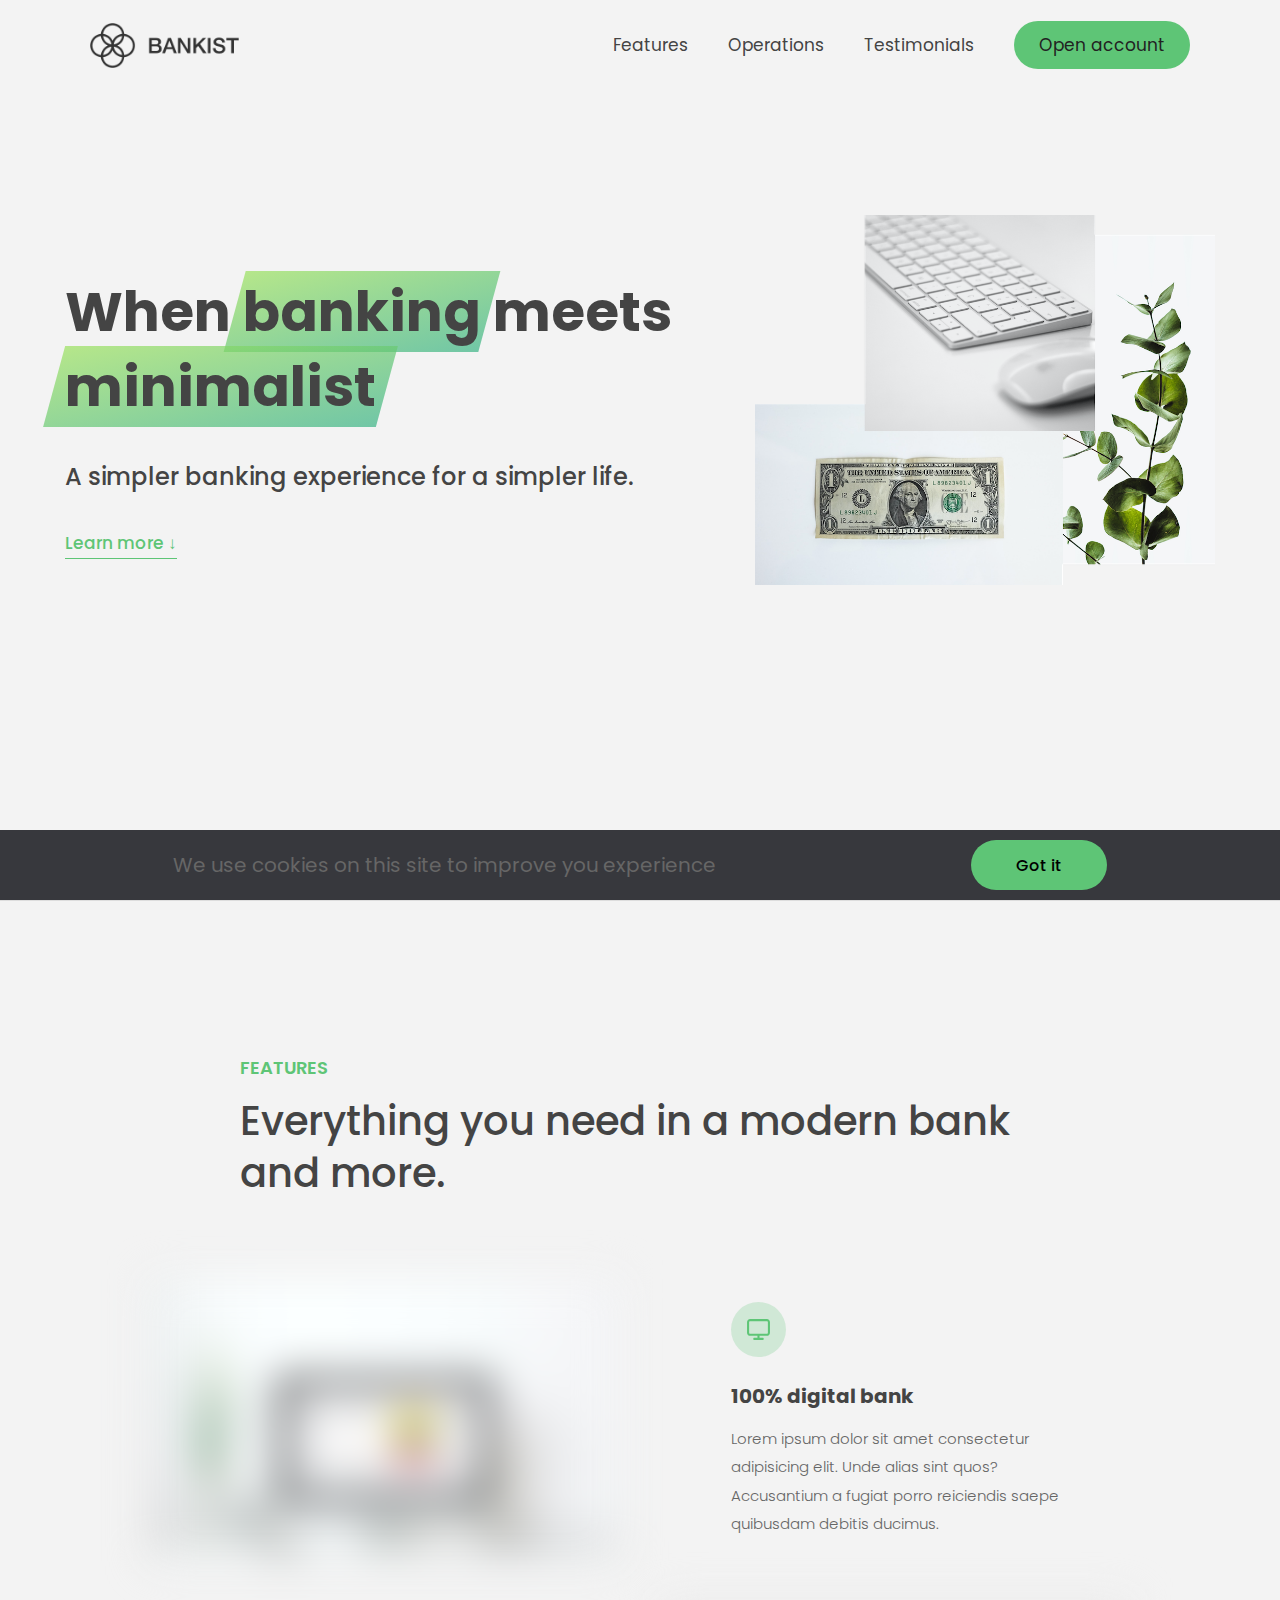
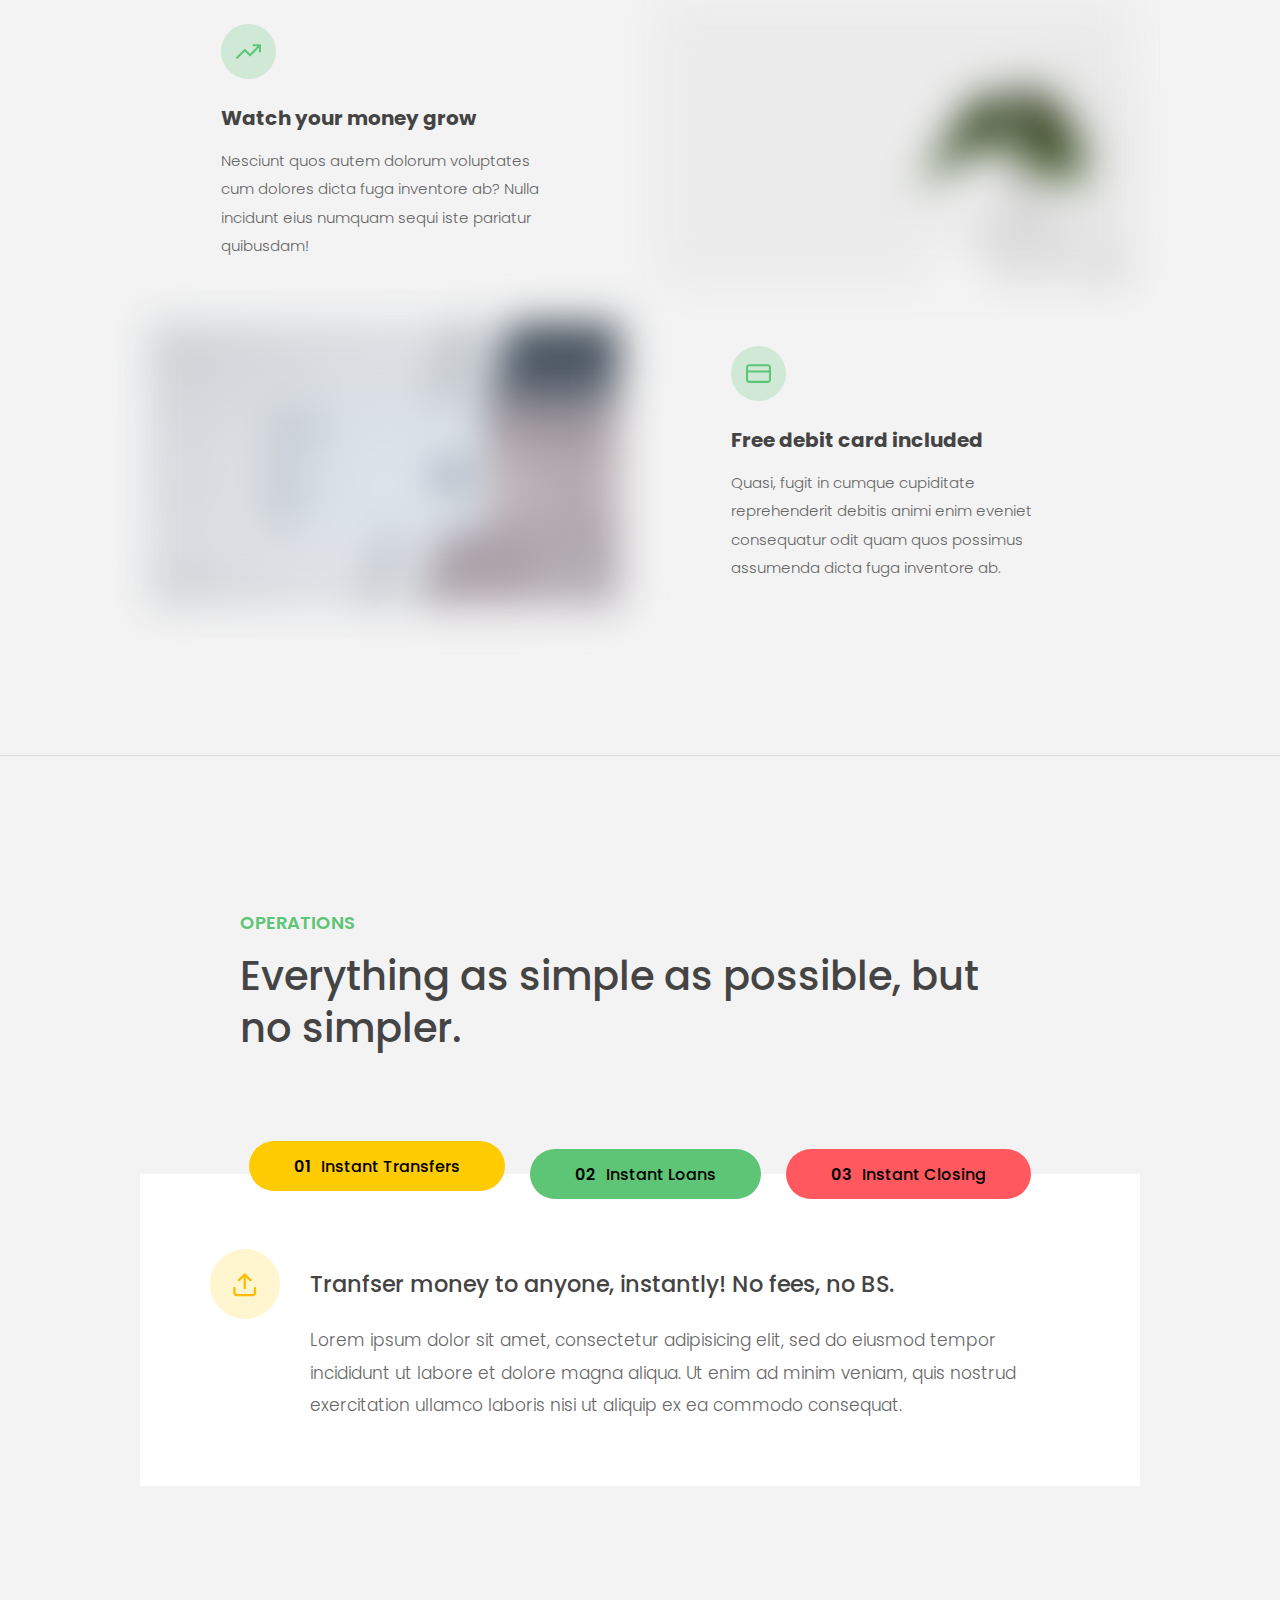
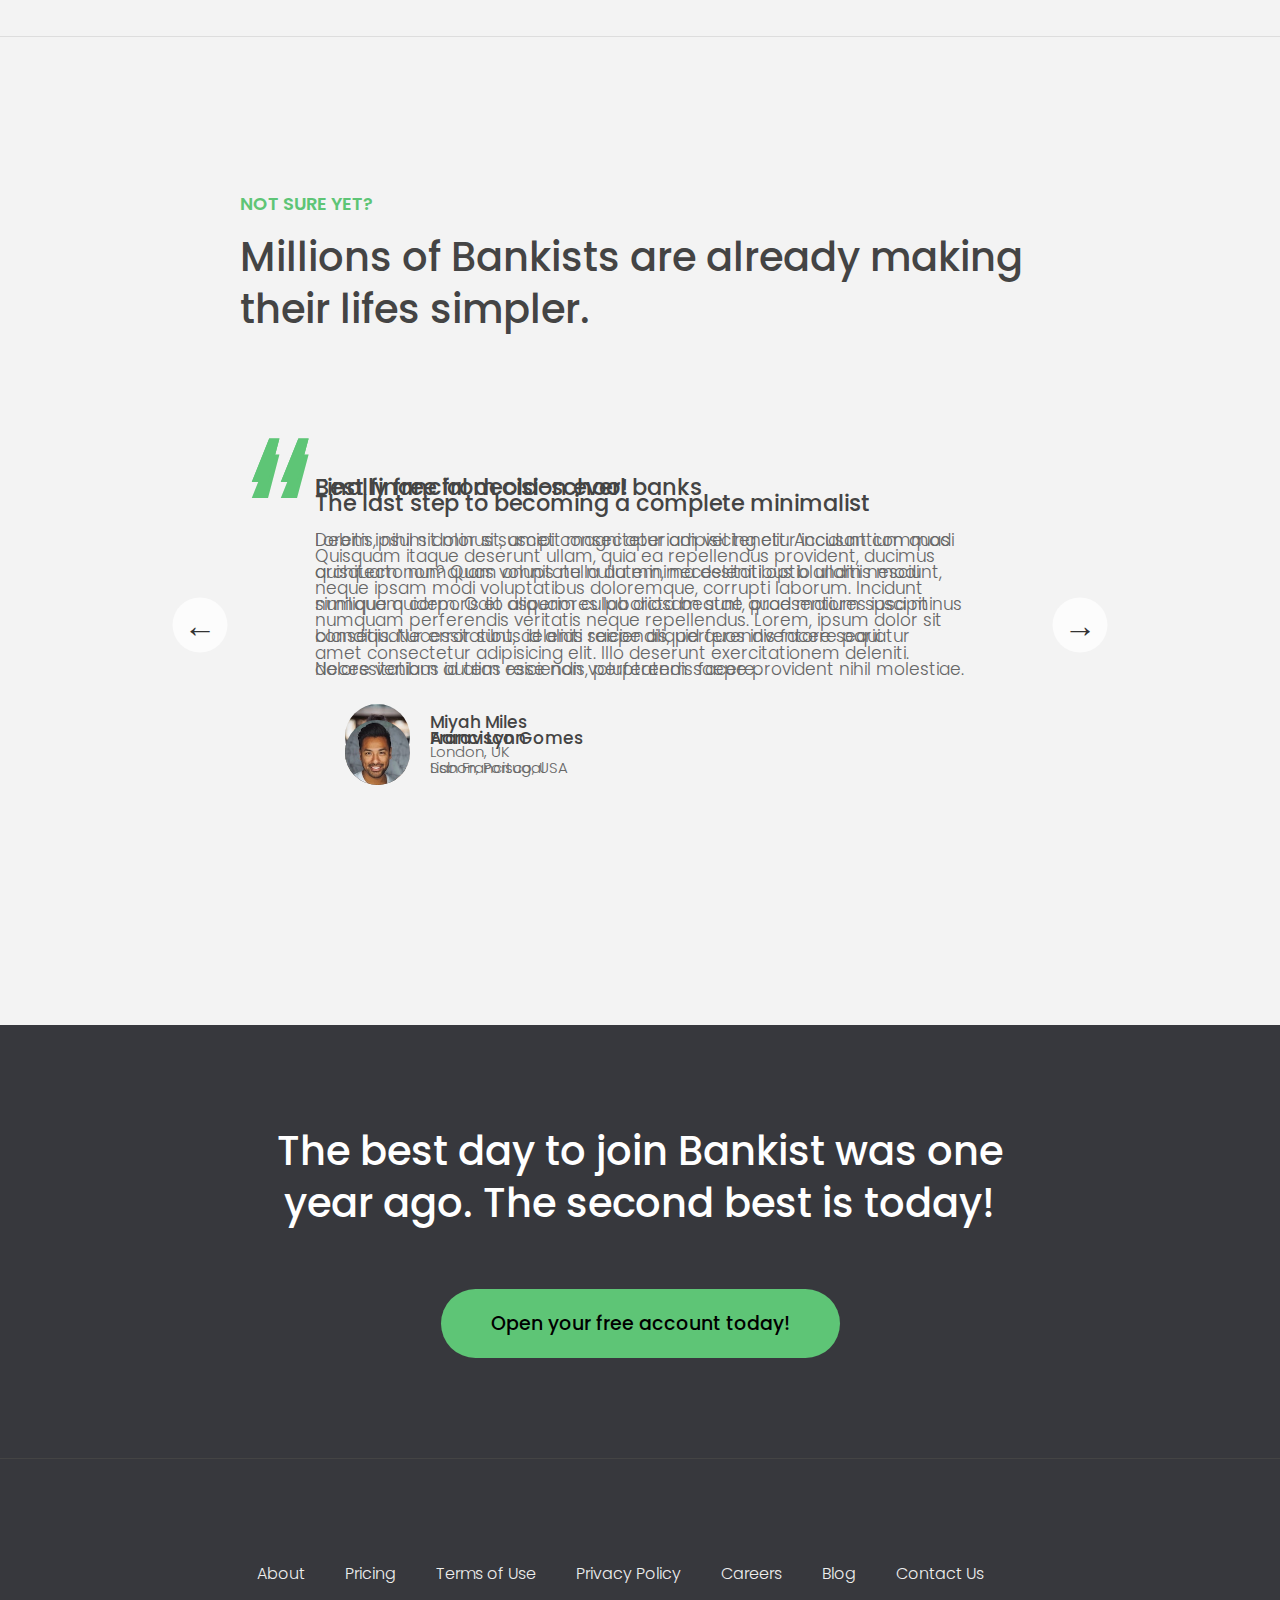
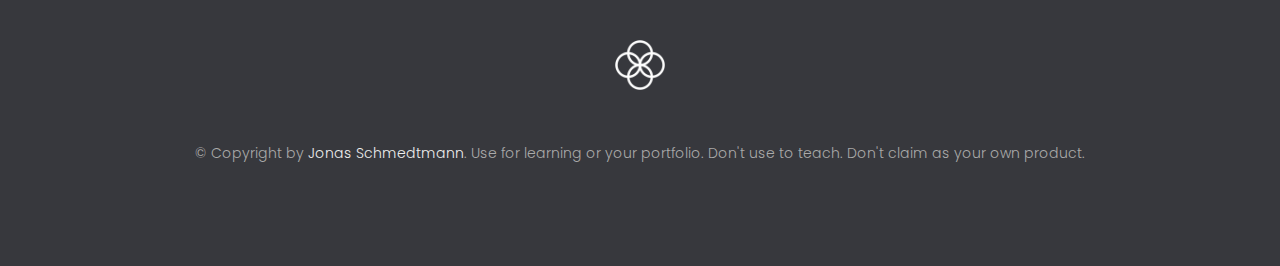
==== Projects/bankist-2/index.html @ 0d60757b "update" ====
<!DOCTYPE html>
<html lang="en">
  <head>
    <meta charset="UTF-8" />
    <meta name="viewport" content="width=device-width, initial-scale=1.0" />
    <meta http-equiv="X-UA-Compatible" content="ie=edge" />

    <link rel="shortcut icon" type="image/png" href="img/icon.png" />

    <link
      href="https://fonts.googleapis.com/css?family=Poppins:300,400,500,600&display=swap"
      rel="stylesheet"
    />
    <link rel="stylesheet" href="style.css" />
    <title>Bankist | When Banking meets Minimalist</title>
  </head>
  <body>
    <header class="header">
      <nav class="nav">
        <img
          src="./img/logo.png"
          alt="Bankist logo"
          class="nav__logo"
          id="logo"
          coder="kunal singh"
        />
        <ul class="nav__links">
          <li class="nav__item">
            <a class="nav__link" href="#section--1">Features</a>
          </li>
          <li class="nav__item">
            <a class="nav__link" href="#section--2">Operations</a>
          </li>
          <li class="nav__item">
            <a class="nav__link" href="#section--3">Testimonials</a>
          </li>
          <li class="nav__item">
            <a class="nav__link nav__link--btn btn--show-modal" href="#"
              >Open account</a
            >
          </li>
        </ul>
      </nav>

      <div class="header__title">
        <h1>
          When
          <!-- Green highlight effect -->
          <span class="highlight">banking</span>
          meets<br />
          <span class="highlight">minimalist</span>
        </h1>
        <h4>A simpler banking experience for a simpler life.</h4>
        <button class="btn--text btn--scroll-to">Learn more &DownArrow;</button>
        <img
          src="./img/hero.png"
          class="header__img"
          alt="Minimalist bank items"
        />
      </div>
    </header>

    <section class="section" id="section--1">
      <div class="section__title">
        <h2 class="section__description">Features</h2>
        <h3 class="section__header">
          Everything you need in a modern bank and more.
        </h3>
      </div>

      <div class="features">
        <img
          src="img/digital-lazy.jpg"
          data-src="img/digital.jpg"
          alt="Computer"
          class="features__img lazy-img"
        />
        <div class="features__feature">
          <div class="features__icon">
            <svg>
              <use xlink:href="img/icons.svg#icon-monitor"></use>
            </svg>
          </div>
          <h5 class="features__header">100% digital bank</h5>
          <p>
            Lorem ipsum dolor sit amet consectetur adipisicing elit. Unde alias
            sint quos? Accusantium a fugiat porro reiciendis saepe quibusdam
            debitis ducimus.
          </p>
        </div>

        <div class="features__feature">
          <div class="features__icon">
            <svg>
              <use xlink:href="img/icons.svg#icon-trending-up"></use>
            </svg>
          </div>
          <h5 class="features__header">Watch your money grow</h5>
          <p>
            Nesciunt quos autem dolorum voluptates cum dolores dicta fuga
            inventore ab? Nulla incidunt eius numquam sequi iste pariatur
            quibusdam!
          </p>
        </div>
        <img
          src="img/grow-lazy.jpg"
          data-src="img/grow.jpg"
          alt="Plant"
          class="features__img lazy-img"
        />

        <img
          src="img/card-lazy.jpg"
          data-src="img/card.jpg"
          alt="Credit card"
          class="features__img lazy-img"
        />
        <div class="features__feature">
          <div class="features__icon">
            <svg>
              <use xlink:href="img/icons.svg#icon-credit-card"></use>
            </svg>
          </div>
          <h5 class="features__header">Free debit card included</h5>
          <p>
            Quasi, fugit in cumque cupiditate reprehenderit debitis animi enim
            eveniet consequatur odit quam quos possimus assumenda dicta fuga
            inventore ab.
          </p>
        </div>
      </div>
    </section>

    <section class="section" id="section--2">
      <div class="section__title">
        <h2 class="section__description">Operations</h2>
        <h3 class="section__header">
          Everything as simple as possible, but no simpler.
        </h3>
      </div>

      <div class="operations">
        <div class="operations__tab-container">
          <button
            class="btn operations__tab operations__tab--1 operations__tab--active"
            data-tab="1"
          >
            <span>01</span>Instant Transfers
          </button>
          <button class="btn operations__tab operations__tab--2" data-tab="2">
            <span>02</span>Instant Loans
          </button>
          <button class="btn operations__tab operations__tab--3" data-tab="3">
            <span>03</span>Instant Closing
          </button>
        </div>
        <div
          class="operations__content operations__content--1 operations__content--active"
        >
          <div class="operations__icon operations__icon--1">
            <svg>
              <use xlink:href="img/icons.svg#icon-upload"></use>
            </svg>
          </div>
          <h5 class="operations__header">
            Tranfser money to anyone, instantly! No fees, no BS.
          </h5>
          <p>
            Lorem ipsum dolor sit amet, consectetur adipisicing elit, sed do
            eiusmod tempor incididunt ut labore et dolore magna aliqua. Ut enim
            ad minim veniam, quis nostrud exercitation ullamco laboris nisi ut
            aliquip ex ea commodo consequat.
          </p>
        </div>

        <div class="operations__content operations__content--2">
          <div class="operations__icon operations__icon--2">
            <svg>
              <use xlink:href="img/icons.svg#icon-home"></use>
            </svg>
          </div>
          <h5 class="operations__header">
            Buy a home or make your dreams come true, with instant loans.
          </h5>
          <p>
            Duis aute irure dolor in reprehenderit in voluptate velit esse
            cillum dolore eu fugiat nulla pariatur. Excepteur sint occaecat
            cupidatat non proident, sunt in culpa qui officia deserunt mollit
            anim id est laborum.
          </p>
        </div>
        <div class="operations__content operations__content--3">
          <div class="operations__icon operations__icon--3">
            <svg>
              <use xlink:href="img/icons.svg#icon-user-x"></use>
            </svg>
          </div>
          <h5 class="operations__header">
            No longer need your account? No problem! Close it instantly.
          </h5>
          <p>
            Excepteur sint occaecat cupidatat non proident, sunt in culpa qui
            officia deserunt mollit anim id est laborum. Ut enim ad minim
            veniam, quis nostrud exercitation ullamco laboris nisi ut aliquip ex
            ea commodo consequat.
          </p>
        </div>
      </div>
    </section>

    <section class="section" id="section--3">
      <div class="section__title section__title--testimonials">
        <h2 class="section__description">Not sure yet?</h2>
        <h3 class="section__header">
          Millions of Bankists are already making their lifes simpler.
        </h3>
      </div>

      <div class="slider">
        <div class="slide slide--1">
          <div class="testimonial">
            <h5 class="testimonial__header">Best financial decision ever!</h5>
            <blockquote class="testimonial__text">
              Lorem ipsum dolor sit, amet consectetur adipisicing elit.
              Accusantium quas quisquam non? Quas voluptate nulla minima
              deleniti optio ullam nesciunt, numquam corporis et asperiores
              laboriosam sunt, praesentium suscipit blanditiis. Necessitatibus
              id alias reiciendis, perferendis facere pariatur dolore veniam
              autem esse non voluptatem saepe provident nihil molestiae.
            </blockquote>
            <address class="testimonial__author">
              <img src="img/user-1.jpg" alt="" class="testimonial__photo" />
              <h6 class="testimonial__name">Aarav Lynn</h6>
              <p class="testimonial__location">San Francisco, USA</p>
            </address>
          </div>
        </div>

        <div class="slide slide--2">
          <div class="testimonial">
            <h5 class="testimonial__header">
              The last step to becoming a complete minimalist
            </h5>
            <blockquote class="testimonial__text">
              Quisquam itaque deserunt ullam, quia ea repellendus provident,
              ducimus neque ipsam modi voluptatibus doloremque, corrupti
              laborum. Incidunt numquam perferendis veritatis neque repellendus.
              Lorem, ipsum dolor sit amet consectetur adipisicing elit. Illo
              deserunt exercitationem deleniti.
            </blockquote>
            <address class="testimonial__author">
              <img src="img/user-2.jpg" alt="" class="testimonial__photo" />
              <h6 class="testimonial__name">Miyah Miles</h6>
              <p class="testimonial__location">London, UK</p>
            </address>
          </div>
        </div>

        <div class="slide slide--3">
          <div class="testimonial">
            <h5 class="testimonial__header">
              Finally free from old-school banks
            </h5>
            <blockquote class="testimonial__text">
              Debitis, nihil sit minus suscipit magni aperiam vel tenetur
              incidunt commodi architecto numquam omnis nulla autem,
              necessitatibus blanditiis modi similique quidem. Odio aliquam
              culpa dicta beatae quod maiores ipsa minus consequatur error sunt,
              deleniti saepe aliquid quos inventore sequi. Necessitatibus id
              alias reiciendis, perferendis facere.
            </blockquote>
            <address class="testimonial__author">
              <img src="img/user-3.jpg" alt="" class="testimonial__photo" />
              <h6 class="testimonial__name">Francisco Gomes</h6>
              <p class="testimonial__location">Lisbon, Portugal</p>
            </address>
          </div>
        </div>

        <!-- <div class="slide"><img src="img/img-1.jpg" alt="Photo 1" /></div>
        <div class="slide"><img src="img/img-2.jpg" alt="Photo 2" /></div>
        <div class="slide"><img src="img/img-3.jpg" alt="Photo 3" /></div>
        <div class="slide"><img src="img/img-4.jpg" alt="Photo 4" /></div> -->
        <button class="slider__btn slider__btn--left">&larr;</button>
        <button class="slider__btn slider__btn--right">&rarr;</button>
        <div class="dots"></div>
      </div>
    </section>

    <section class="section section--sign-up">
      <div class="section__title">
        <h3 class="section__header">
          The best day to join Bankist was one year ago. The second best is
          today!
        </h3>
      </div>
      <button class="btn btn--show-modal">Open your free account today!</button>
    </section>

    <footer class="footer">
      <ul class="footer__nav">
        <li class="footer__item">
          <a class="footer__link" href="#">About</a>
        </li>
        <li class="footer__item">
          <a class="footer__link" href="#">Pricing</a>
        </li>
        <li class="footer__item">
          <a class="footer__link" href="#">Terms of Use</a>
        </li>
        <li class="footer__item">
          <a class="footer__link" href="#">Privacy Policy</a>
        </li>
        <li class="footer__item">
          <a class="footer__link" href="#">Careers</a>
        </li>
        <li class="footer__item">
          <a class="footer__link" href="#">Blog</a>
        </li>
        <li class="footer__item">
          <a class="footer__link" href="#">Contact Us</a>
        </li>
      </ul>
      <img src="img/icon.png" alt="Logo" class="footer__logo" />
      <p class="footer__copyright">
        &copy; Copyright by
        <a
          class="footer__link twitter-link"
          target="_blank"
          href="https://twitter.com/jonasschmedtman"
          >Jonas Schmedtmann</a
        >. Use for learning or your portfolio. Don't use to teach. Don't claim
        as your own product.
      </p>
    </footer>

    <div class="modal hidden">
      <button class="btn--close-modal">&times;</button>
      <h2 class="modal__header">
        Open your bank account <br />
        in just <span class="highlight">5 minutes</span>
      </h2>
      <form class="modal__form">
        <label>First Name</label>
        <input type="text" />
        <label>Last Name</label>
        <input type="text" />
        <label>Email Address</label>
        <input type="email" />
        <button class="btn">Next step &rarr;</button>
      </form>
    </div>
    <div class="overlay hidden"></div>

    <script src="script.js"></script>
  </body>
</html>
---- Projects/bankist-2/style.css ----
/* The page is NOT responsive. You can implement responsiveness yourself if you wanna have some fun 😃 */

:root {
  --color-primary: #5ec576;
  --color-secondary: #ffcb03;
  --color-tertiary: #ff585f;
  --color-primary-darker: #4bbb7d;
  --color-secondary-darker: #ffbb00;
  --color-tertiary-darker: #fd424b;
  --color-primary-opacity: #5ec5763a;
  --color-secondary-opacity: #ffcd0331;
  --color-tertiary-opacity: #ff58602d;
  --gradient-primary: linear-gradient(to top left, #39b385, #9be15d);
  --gradient-secondary: linear-gradient(to top left, #ffb003, #ffcb03);
}

* {
  margin: 0;
  padding: 0;
  box-sizing: inherit;
}

html {
  font-size: 62.5%;
  box-sizing: border-box;
}

body {
  font-family: 'Poppins', sans-serif;
  font-weight: 300;
  color: #444;
  line-height: 1.9;
  background-color: #f3f3f3;
}

/* GENERAL ELEMENTS */
.section {
  padding: 15rem 3rem;
  border-top: 1px solid #ddd;

  transition: transform 1s, opacity 1s;
}

.section--hidden {
  opacity: 0;
  transform: translateY(8rem);
}

.section__title {
  max-width: 80rem;
  margin: 0 auto 8rem auto;
}

.section__description {
  font-size: 1.8rem;
  font-weight: 600;
  text-transform: uppercase;
  color: var(--color-primary);
  margin-bottom: 1rem;
}

.section__header {
  font-size: 4rem;
  line-height: 1.3;
  font-weight: 500;
}

.btn {
  display: inline-block;
  background-color: var(--color-primary);
  font-size: 1.6rem;
  font-family: inherit;
  font-weight: 500;
  border: none;
  padding: 1.25rem 4.5rem;
  border-radius: 10rem;
  cursor: pointer;
  transition: all 0.3s;
}

.btn:hover {
  background-color: var(--color-primary-darker);
}

.btn--text {
  display: inline-block;
  background: none;
  font-size: 1.7rem;
  font-family: inherit;
  font-weight: 500;
  color: var(--color-primary);
  border: none;
  border-bottom: 1px solid currentColor;
  padding-bottom: 2px;
  cursor: pointer;
  transition: all 0.3s;
}

p {
  color: #666;
}

/* This is BAD for accessibility! Don't do in the real world! */
button:focus {
  outline: none;
}

img {
  transition: filter 0.5s;
}

.lazy-img {
  filter: blur(20px);
}

/* NAVIGATION */
.nav {
  display: flex;
  justify-content: space-between;
  align-items: center;
  height: 9rem;
  width: 100%;
  padding: 0 6rem;
  z-index: 100;
}

/* nav and stickly class at the same time */
.nav.sticky {
  position: fixed;
  background-color: rgba(255, 255, 255, 0.95);
}

.nav__logo {
  height: 4.5rem;
  transition: all 0.3s;
}

.nav__links {
  display: flex;
  align-items: center;
  list-style: none;
}

.nav__item {
  margin-left: 4rem;
}

.nav__link:link,
.nav__link:visited {
  font-size: 1.7rem;
  font-weight: 400;
  color: inherit;
  text-decoration: none;
  display: block;
  transition: all 0.3s;
}

.nav__link--btn:link,
.nav__link--btn:visited {
  padding: 0.8rem 2.5rem;
  border-radius: 3rem;
  background-color: var(--color-primary);
  color: #222;
}

.nav__link--btn:hover,
.nav__link--btn:active {
  color: inherit;
  background-color: var(--color-primary-darker);
  color: #333;
}

/* HEADER */
.header {
  padding: 0 3rem;
  height: 100vh;
  display: flex;
  flex-direction: column;
  align-items: center;
}

.header__title {
  flex: 1;

  max-width: 115rem;
  display: grid;
  grid-template-columns: 3fr 2fr;
  row-gap: 3rem;
  align-content: center;
  justify-content: center;

  align-items: start;
  justify-items: start;
}

h1 {
  font-size: 5.5rem;
  line-height: 1.35;
}

h4 {
  font-size: 2.4rem;
  font-weight: 500;
}

.header__img {
  width: 100%;
  grid-column: 2 / 3;
  grid-row: 1 / span 4;
  transform: translateY(-6rem);
}

.highlight {
  position: relative;
}

.highlight::after {
  display: block;
  content: '';
  position: absolute;
  bottom: 0;
  left: 0;
  height: 100%;
  width: 100%;
  z-index: -1;
  opacity: 0.7;
  transform: scale(1.07, 1.05) skewX(-15deg);
  background-image: var(--gradient-primary);
}

/* FEATURES */
.features {
  display: grid;
  grid-template-columns: 1fr 1fr;
  gap: 4rem;
  margin: 0 12rem;
}

.features__img {
  width: 100%;
}

.features__feature {
  align-self: center;
  justify-self: center;
  width: 70%;
  font-size: 1.5rem;
}

.features__icon {
  display: flex;
  align-items: center;
  justify-content: center;
  background-color: var(--color-primary-opacity);
  height: 5.5rem;
  width: 5.5rem;
  border-radius: 50%;
  margin-bottom: 2rem;
}

.features__icon svg {
  height: 2.5rem;
  width: 2.5rem;
  fill: var(--color-primary);
}

.features__header {
  font-size: 2rem;
  margin-bottom: 1rem;
}

/* OPERATIONS */
.operations {
  max-width: 100rem;
  margin: 12rem auto 0 auto;

  background-color: #fff;
}

.operations__tab-container {
  display: flex;
  justify-content: center;
}

.operations__tab {
  margin-right: 2.5rem;
  transform: translateY(-50%);
}

.operations__tab span {
  margin-right: 1rem;
  font-weight: 600;
  display: inline-block;
}

.operations__tab--1 {
  background-color: var(--color-secondary);
}

.operations__tab--1:hover {
  background-color: var(--color-secondary-darker);
}

.operations__tab--3 {
  background-color: var(--color-tertiary);
  margin: 0;
}

.operations__tab--3:hover {
  background-color: var(--color-tertiary-darker);
}

.operations__tab--active {
  transform: translateY(-66%);
}

.operations__content {
  display: none;

  /* JUST PRESENTATIONAL */
  font-size: 1.7rem;
  padding: 2.5rem 7rem 6.5rem 7rem;
}

.operations__content--active {
  display: grid;
  grid-template-columns: 7rem 1fr;
  column-gap: 3rem;
  row-gap: 0.5rem;
}

.operations__header {
  font-size: 2.25rem;
  font-weight: 500;
  align-self: center;
}

.operations__icon {
  display: flex;
  align-items: center;
  justify-content: center;
  height: 7rem;
  width: 7rem;
  border-radius: 50%;
}

.operations__icon svg {
  height: 2.75rem;
  width: 2.75rem;
}

.operations__content p {
  grid-column: 2;
}

.operations__icon--1 {
  background-color: var(--color-secondary-opacity);
}
.operations__icon--2 {
  background-color: var(--color-primary-opacity);
}
.operations__icon--3 {
  background-color: var(--color-tertiary-opacity);
}
.operations__icon--1 svg {
  fill: var(--color-secondary-darker);
}
.operations__icon--2 svg {
  fill: var(--color-primary);
}
.operations__icon--3 svg {
  fill: var(--color-tertiary);
}

/* SLIDER */
.slider {
  max-width: 100rem;
  height: 50rem;
  margin: 0 auto;
  position: relative;

  /* IN THE END */
  overflow: hidden;
}

.slide {
  position: absolute;
  top: 0;
  width: 100%;
  height: 50rem;

  display: flex;
  align-items: center;
  justify-content: center;

  /* THIS creates the animation! */
  transition: transform 1s;
}

.slide > img {
  /* Only for images that have different size than slide */
  width: 100%;
  height: 100%;
  object-fit: cover;
}

.slider__btn {
  position: absolute;
  top: 50%;
  z-index: 10;

  border: none;
  background: rgba(255, 255, 255, 0.7);
  font-family: inherit;
  color: #333;
  border-radius: 50%;
  height: 5.5rem;
  width: 5.5rem;
  font-size: 3.25rem;
  cursor: pointer;
}

.slider__btn--left {
  left: 6%;
  transform: translate(-50%, -50%);
}

.slider__btn--right {
  right: 6%;
  transform: translate(50%, -50%);
}

.dots {
  position: absolute;
  bottom: 5%;
  left: 50%;
  transform: translateX(-50%);
  display: flex;
}

.dots__dot {
  border: none;
  background-color: #b9b9b9;
  opacity: 0.7;
  height: 1rem;
  width: 1rem;
  border-radius: 50%;
  margin-right: 1.75rem;
  cursor: pointer;
  transition: all 0.5s;

  /* Only necessary when overlying images */
  /* box-shadow: 0 0.6rem 1.5rem rgba(0, 0, 0, 0.7); */
}

.dots__dot:last-child {
  margin: 0;
}

.dots__dot--active {
  /* background-color: #fff; */
  background-color: #888;
  opacity: 1;
}

/* TESTIMONIALS */
.testimonial {
  width: 65%;
  position: relative;
}

.testimonial::before {
  content: '\201C';
  position: absolute;
  top: -5.7rem;
  left: -6.8rem;
  line-height: 1;
  font-size: 20rem;
  font-family: inherit;
  color: var(--color-primary);
  z-index: -1;
}

.testimonial__header {
  font-size: 2.25rem;
  font-weight: 500;
  margin-bottom: 1.5rem;
}

.testimonial__text {
  font-size: 1.7rem;
  margin-bottom: 3.5rem;
  color: #666;
}

.testimonial__author {
  margin-left: 3rem;
  font-style: normal;

  display: grid;
  grid-template-columns: 6.5rem 1fr;
  column-gap: 2rem;
}

.testimonial__photo {
  grid-row: 1 / span 2;
  width: 6.5rem;
  border-radius: 50%;
}

.testimonial__name {
  font-size: 1.7rem;
  font-weight: 500;
  align-self: end;
  margin: 0;
}

.testimonial__location {
  font-size: 1.5rem;
}

.section__title--testimonials {
  margin-bottom: 4rem;
}

/* SIGNUP */
.section--sign-up {
  background-color: #37383d;
  border-top: none;
  border-bottom: 1px solid #444;
  text-align: center;
  padding: 10rem 3rem;
}

.section--sign-up .section__header {
  color: #fff;
  text-align: center;
}

.section--sign-up .section__title {
  margin-bottom: 6rem;
}

.section--sign-up .btn {
  font-size: 1.9rem;
  padding: 2rem 5rem;
}

/* FOOTER */
.footer {
  padding: 10rem 3rem;
  background-color: #37383d;
}

.footer__nav {
  list-style: none;
  display: flex;
  justify-content: center;
  margin-bottom: 5rem;
}

.footer__item {
  margin-right: 4rem;
}

.footer__link {
  font-size: 1.6rem;
  color: #eee;
  text-decoration: none;
}

.footer__logo {
  height: 5rem;
  display: block;
  margin: 0 auto;
  margin-bottom: 5rem;
}

.footer__copyright {
  font-size: 1.4rem;
  color: #aaa;
  text-align: center;
}

.footer__copyright .footer__link {
  font-size: 1.4rem;
}

/* MODAL WINDOW */
.modal {
  position: fixed;
  top: 50%;
  left: 50%;
  transform: translate(-50%, -50%);
  max-width: 60rem;
  background-color: #f3f3f3;
  padding: 5rem 6rem;
  box-shadow: 0 4rem 6rem rgba(0, 0, 0, 0.3);
  z-index: 1000;
  transition: all 0.5s;
}

.overlay {
  position: fixed;
  top: 0;
  left: 0;
  width: 100%;
  height: 100%;
  background-color: rgba(0, 0, 0, 0.5);
  backdrop-filter: blur(4px);
  z-index: 100;
  transition: all 0.5s;
}

.modal__header {
  font-size: 3.25rem;
  margin-bottom: 4.5rem;
  line-height: 1.5;
}

.modal__form {
  margin: 0 3rem;
  display: grid;
  grid-template-columns: 1fr 2fr;
  align-items: center;
  gap: 2.5rem;
}

.modal__form label {
  font-size: 1.7rem;
  font-weight: 500;
}

.modal__form input {
  font-size: 1.7rem;
  padding: 1rem 1.5rem;
  border: 1px solid #ddd;
  border-radius: 0.5rem;
}

.modal__form button {
  grid-column: 1 / span 2;
  justify-self: center;
  margin-top: 1rem;
}

.btn--close-modal {
  font-family: inherit;
  color: inherit;
  position: absolute;
  top: 0.5rem;
  right: 2rem;
  font-size: 4rem;
  cursor: pointer;
  border: none;
  background: none;
}

.hidden {
  visibility: hidden;
  opacity: 0;
}

/* COOKIE MESSAGE */
.cookie-message {
  display: flex;
  align-items: center;
  justify-content: space-evenly;
  width: 100%;
  background-color: white;
  color: #bbb;
  font-size: 2rem;
  font-weight: 400;
  padding: 1rem;
}
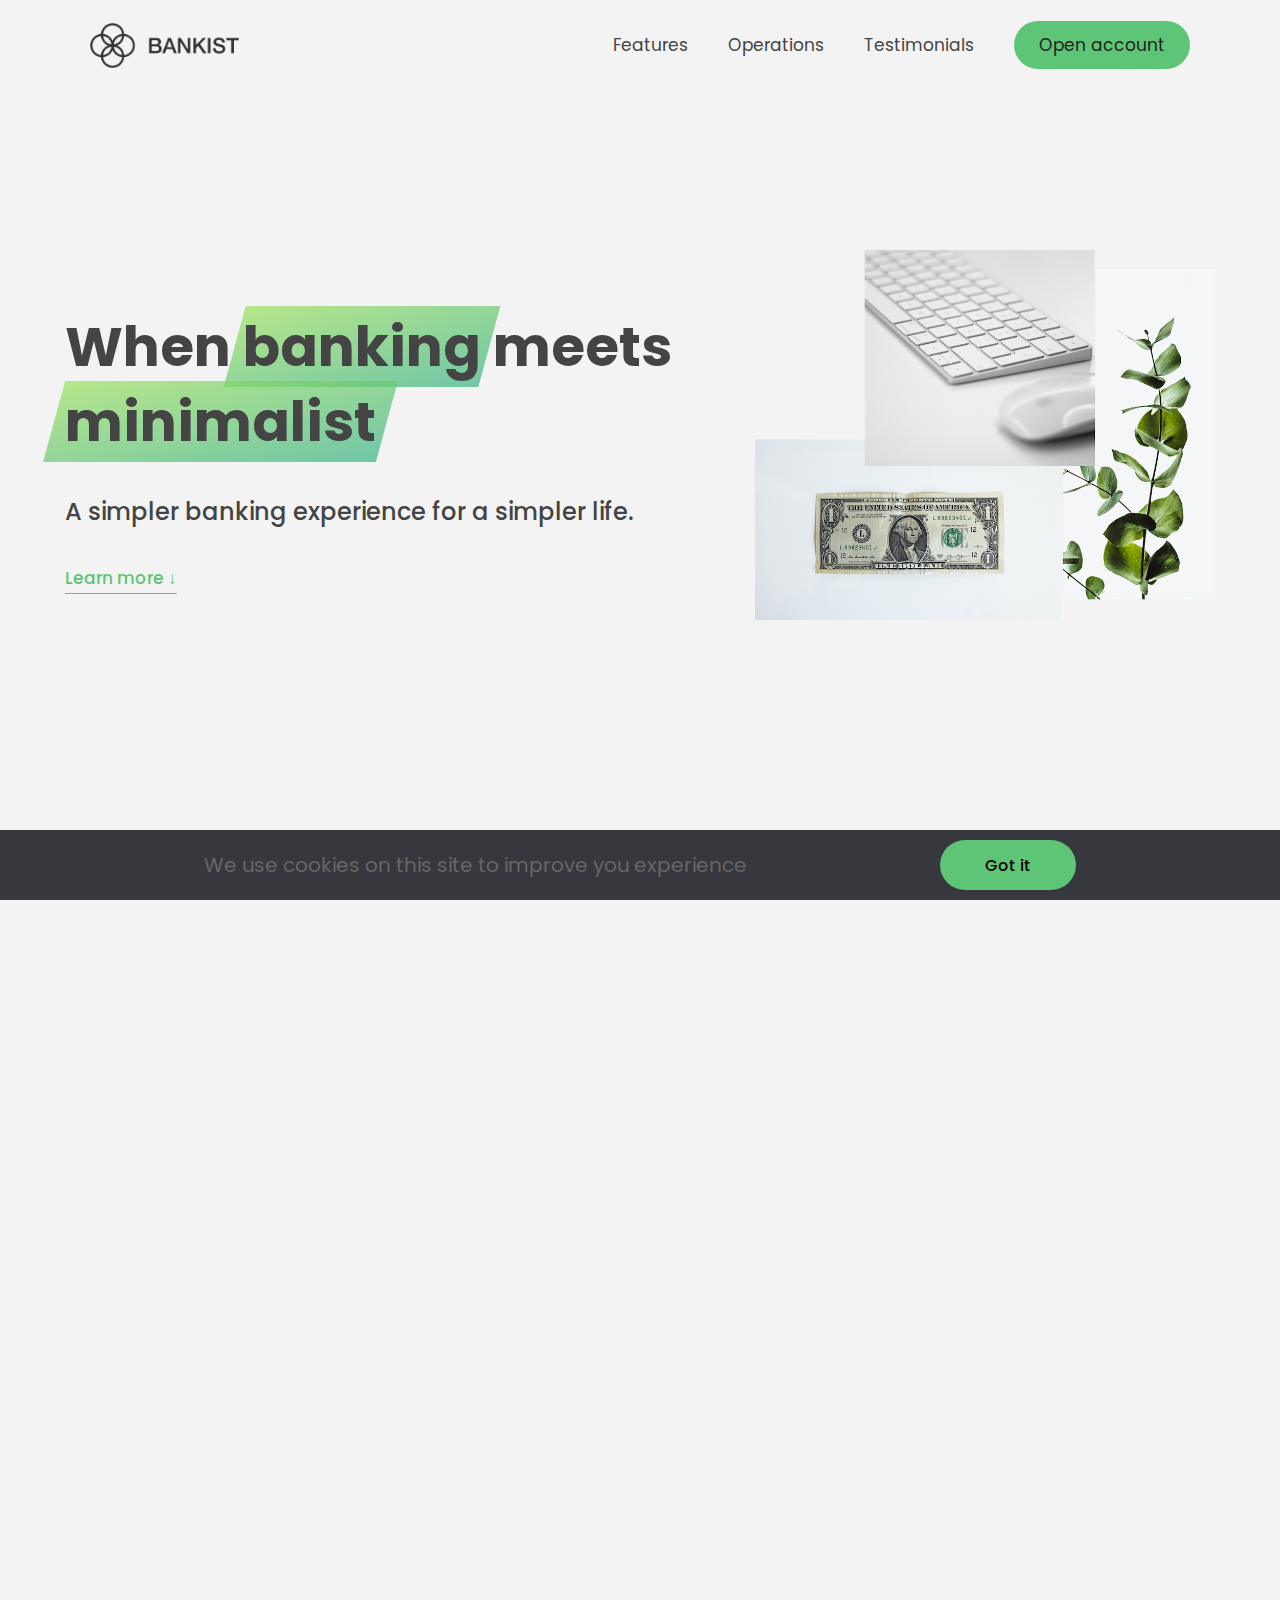
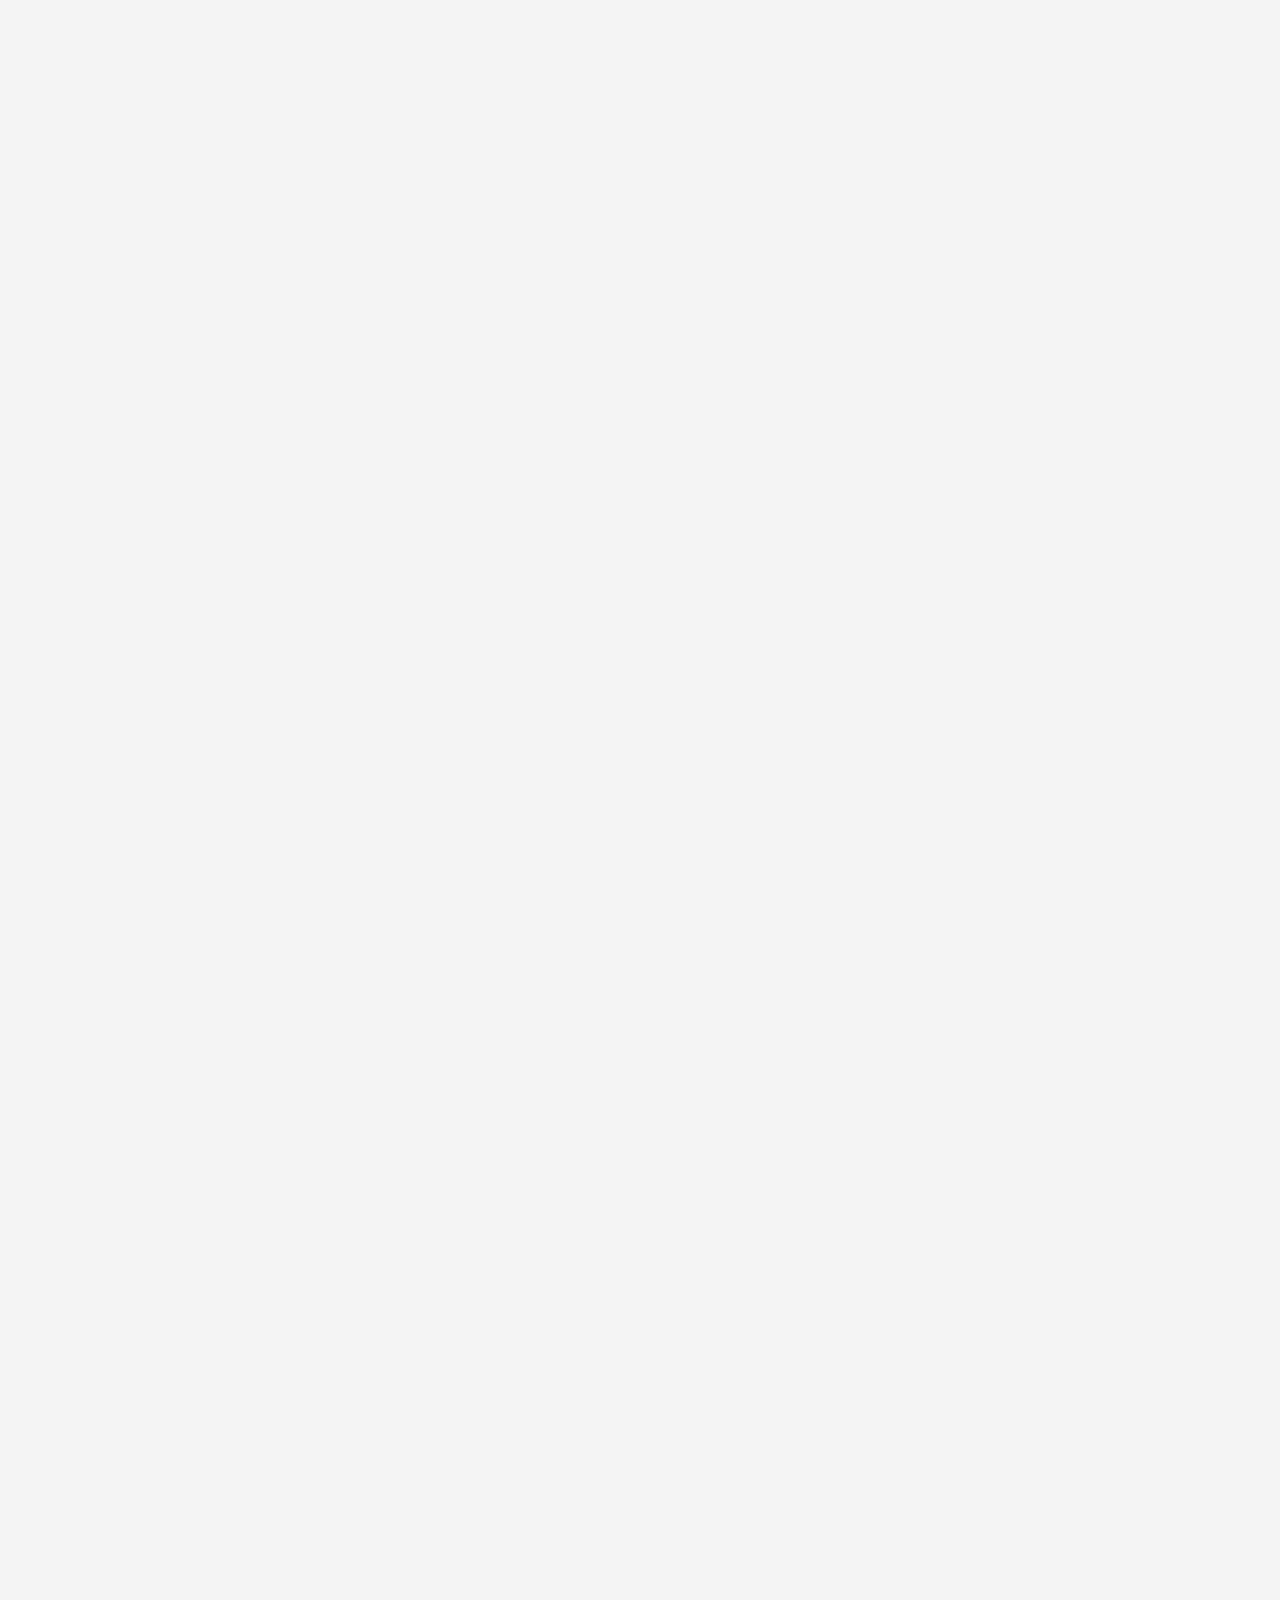
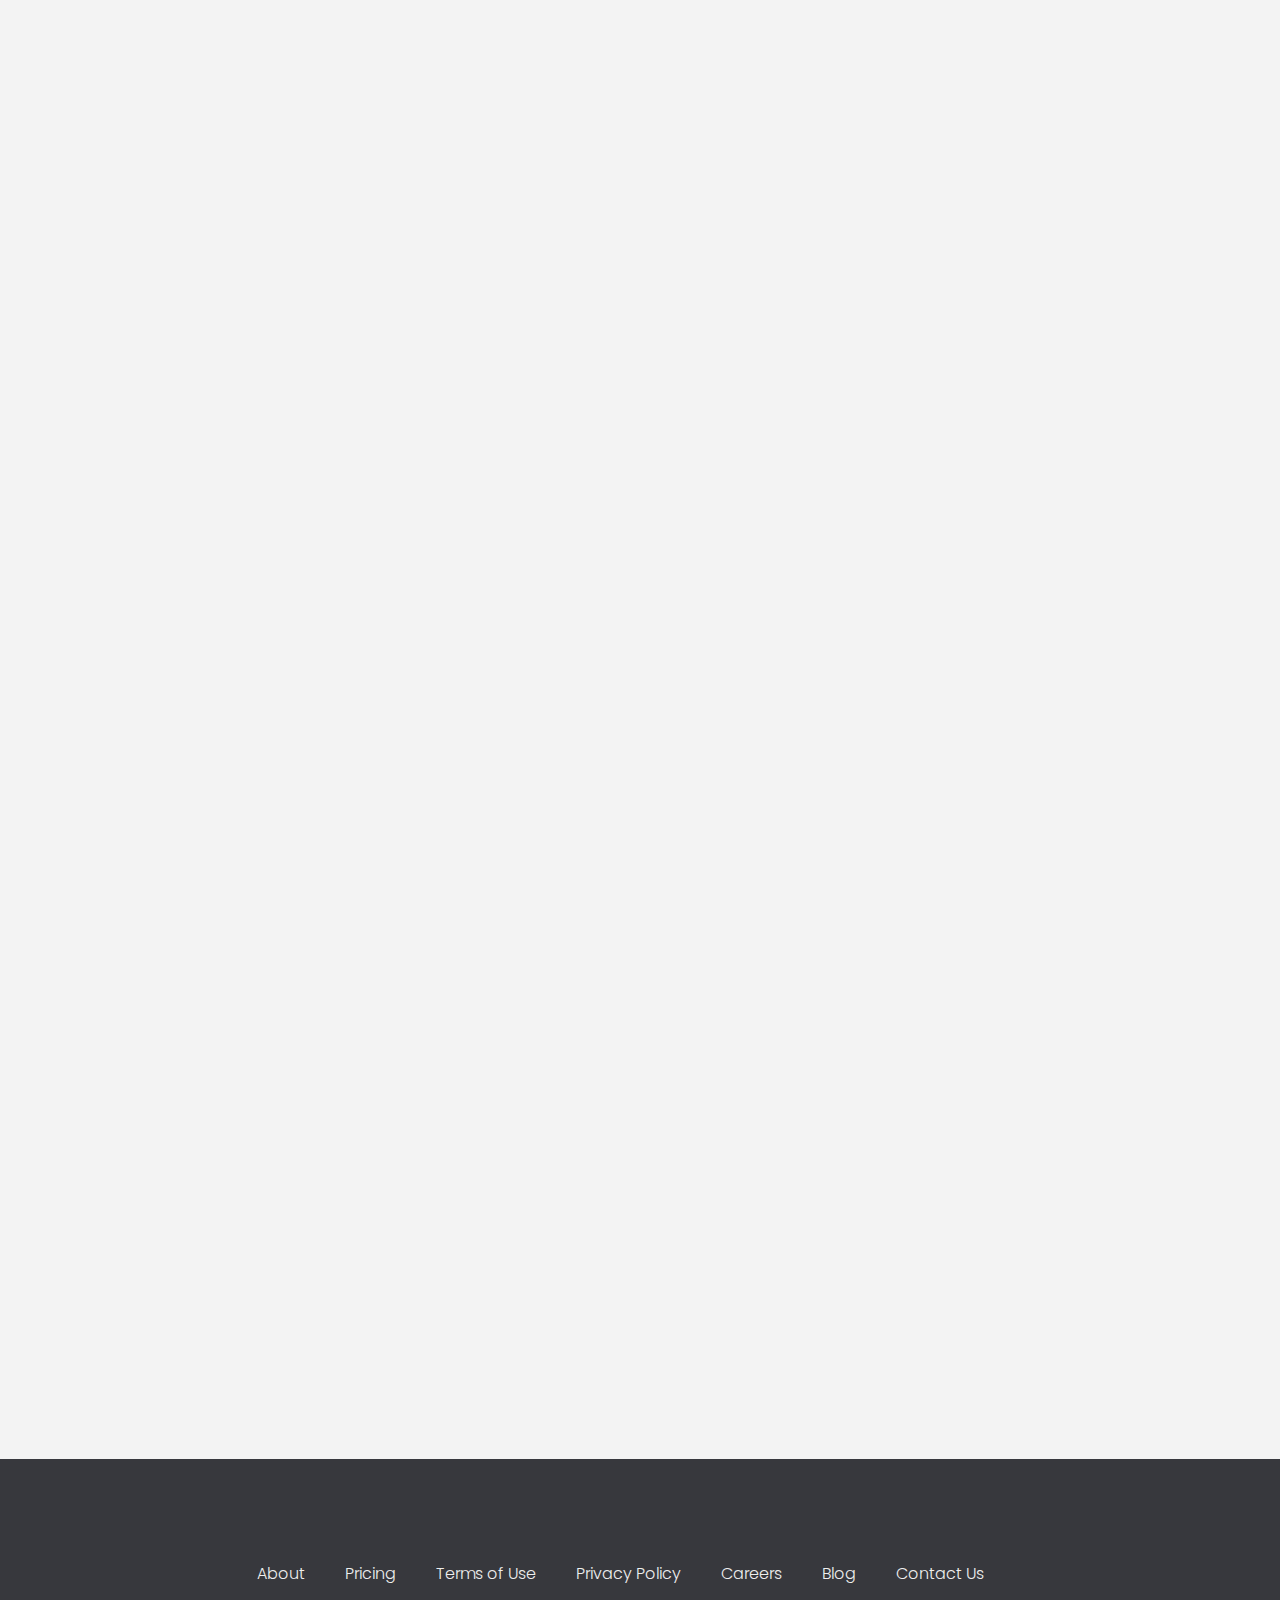
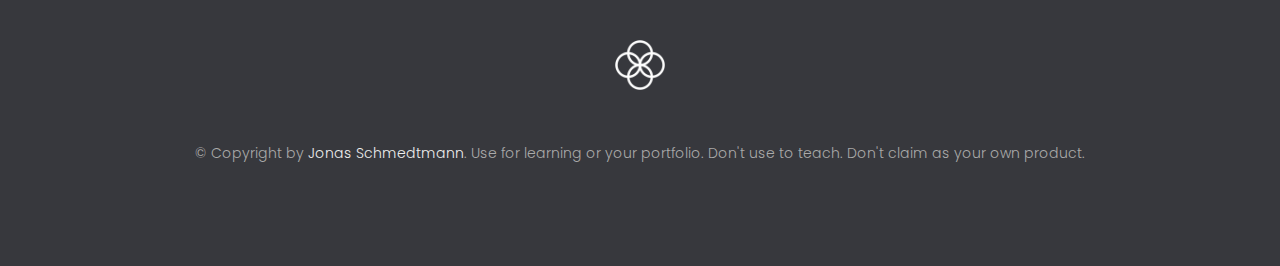
==== commit 0f213d93: "some updates" ====
--- a/Projects/bankist-2/index.html
+++ b/Projects/bankist-2/index.html
@@ -4,15 +4,14 @@
     <meta charset="UTF-8" />
     <meta name="viewport" content="width=device-width, initial-scale=1.0" />
     <meta http-equiv="X-UA-Compatible" content="ie=edge" />
-
     <link rel="shortcut icon" type="image/png" href="img/icon.png" />
-
     <link
       href="https://fonts.googleapis.com/css?family=Poppins:300,400,500,600&display=swap"
       rel="stylesheet"
     />
     <link rel="stylesheet" href="style.css" />
     <title>Bankist | When Banking meets Minimalist</title>
+    <script defer src="script.js"></script>
   </head>
   <body>
     <header class="header">
@@ -60,7 +59,7 @@
       </div>
     </header>
 
-    <section class="section" id="section--1">
+    <section class="section " id="section--1">
       <div class="section__title">
         <h2 class="section__description">Features</h2>
         <h3 class="section__header">
@@ -131,7 +130,7 @@
       </div>
     </section>
 
-    <section class="section" id="section--2">
+    <section class="section " id="section--2">
       <div class="section__title">
         <h2 class="section__description">Operations</h2>
         <h3 class="section__header">
@@ -208,7 +207,7 @@
       </div>
     </section>
 
-    <section class="section" id="section--3">
+    <section class="section " id="section--3">
       <div class="section__title section__title--testimonials">
         <h2 class="section__description">Not sure yet?</h2>
         <h3 class="section__header">
@@ -276,8 +275,8 @@
             </address>
           </div>
         </div>
-
-        <!-- <div class="slide"><img src="img/img-1.jpg" alt="Photo 1" /></div>
+        <!--
+        <div class="slide"><img src="img/img-1.jpg" alt="Photo 1" /></div>
         <div class="slide"><img src="img/img-2.jpg" alt="Photo 2" /></div>
         <div class="slide"><img src="img/img-3.jpg" alt="Photo 3" /></div>
         <div class="slide"><img src="img/img-4.jpg" alt="Photo 4" /></div> -->
@@ -287,7 +286,7 @@
       </div>
     </section>
 
-    <section class="section section--sign-up">
+    <section class="section section--sign-up ">
       <div class="section__title">
         <h3 class="section__header">
           The best day to join Bankist was one year ago. The second best is
@@ -351,7 +350,6 @@
       </form>
     </div>
     <div class="overlay hidden"></div>
-
-    <script src="script.js"></script>
+    <!-- <script src="script.js"></script> -->
   </body>
 </html>
